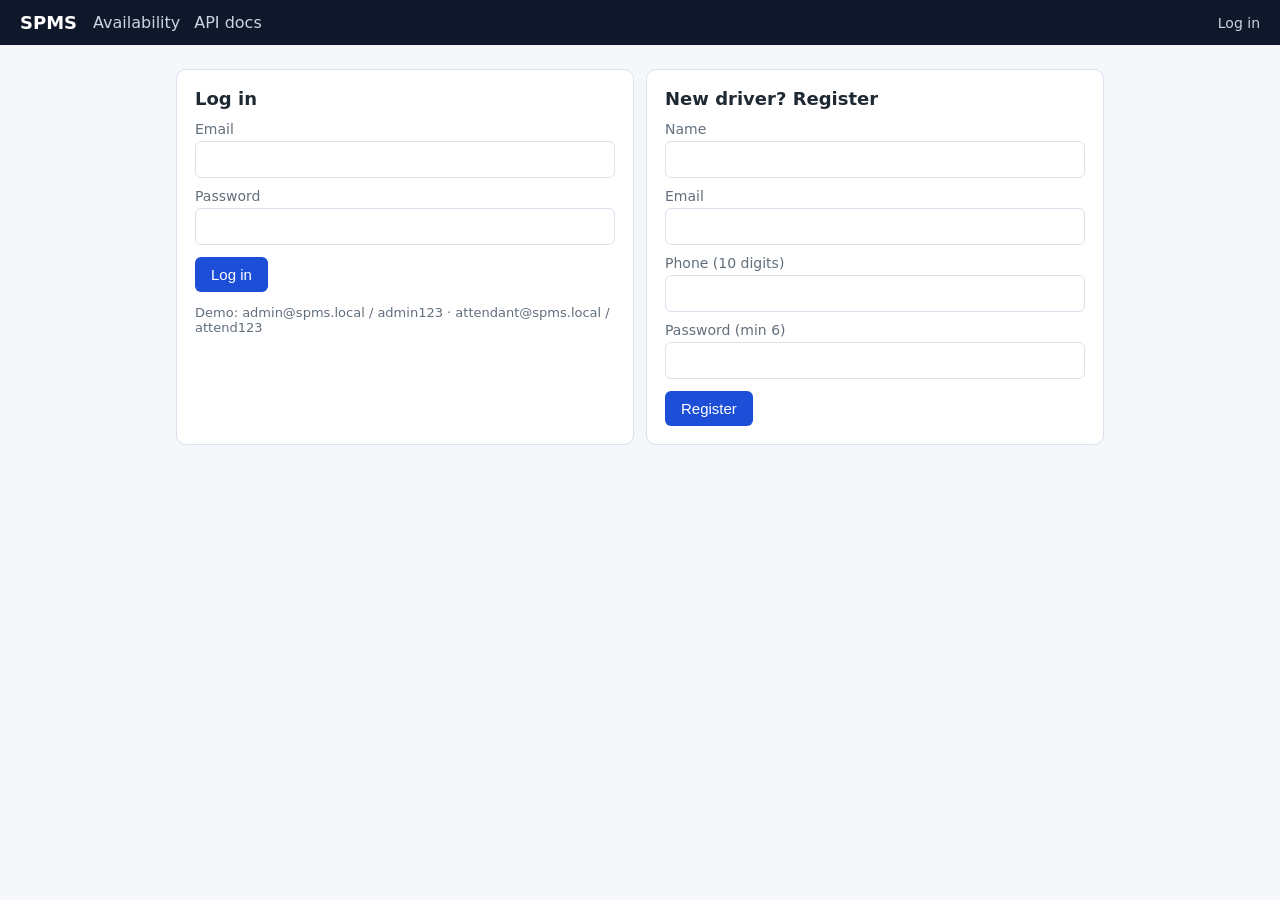
==== backend/static/admin.html @ fef3deee "Add basic web UI: live availability, login, gate and admin pages" ====
<!doctype html>
<html lang="en">
<head>
  <meta charset="utf-8">
  <meta name="viewport" content="width=device-width, initial-scale=1">
  <title>SPMS · Admin</title>
  <link rel="stylesheet" href="style.css">
</head>
<body>
<header></header>
<main>
  <h1>Admin: lots, levels and slots</h1>
  <div class="row">
    <form class="card" id="lotForm">
      <h2>New parking lot</h2>
      <label for="lname">Name</label><input id="lname" required>
      <label for="laddr">Address</label><input id="laddr">
      <button type="submit">Create lot</button>
      <div class="msg" id="lotMsg"></div>
    </form>
    <form class="card" id="levelForm">
      <h2>Add level</h2>
      <label for="lot">Lot</label><select id="lot"></select>
      <label for="floor">Floor number</label><input id="floor" type="number" value="0" required>
      <label for="lvname">Level name</label><input id="lvname" value="Ground" required>
      <button type="submit">Add level</button>
      <div class="msg" id="levelMsg"></div>
    </form>
    <form class="card" id="slotForm">
      <h2>Add slots</h2>
      <label for="level">Level</label><select id="level"></select>
      <label for="stype">Slot type</label>
      <select id="stype">
        <option value="FOUR_WHEELER">Car</option><option value="TWO_WHEELER">Two-wheeler</option>
        <option value="EV">EV</option><option value="ACCESSIBLE">Accessible</option>
      </select>
      <div class="row">
        <div><label for="count">How many</label><input id="count" type="number" value="5" min="1" required></div>
        <div><label for="prefix">Code prefix</label><input id="prefix" value="A" required></div>
      </div>
      <button type="submit">Add slots</button>
      <div class="msg" id="slotMsg"></div>
    </form>
  </div>
  <div class="card">
    <h2>Slots in this lot</h2>
    <p class="muted">Click a slot's button to put it under maintenance or bring it back.</p>
    <div class="slots" id="slots"></div>
  </div>
</main>
<script src="app.js"></script>
<script>
if (SPMS.requireRole(["ADMIN"])) {
  SPMS.header("admin.html");
  const lotSel = document.getElementById("lot"), levelSel = document.getElementById("level");

  async function loadLots(selectId) {
    await SPMS.fillLots(lotSel);
    if (selectId) lotSel.value = selectId;
    await loadLot();
  }
  async function loadLot() {
    if (!lotSel.value) { levelSel.innerHTML = ""; document.getElementById("slots").innerHTML = ""; return; }
    const levels = await SPMS.api(`/api/v1/lots/${lotSel.value}/levels`);
    levelSel.innerHTML = levels.map(l => `<option value="${l.id}">${l.name} (floor ${l.floor_no})</option>`).join("");
    const slots = await SPMS.api(`/api/v1/lots/${lotSel.value}/slots`);
    document.getElementById("slots").innerHTML = slots.map(s => `<div class="slot"><b>${s.code}</b>${s.slot_type.replace("_", " ")}<br>
      <span class="pill ${s.status}">${s.status}</span><br>
      <button type="button" class="secondary" data-id="${s.id}" data-m="${s.status !== "MAINTENANCE"}">${s.status === "MAINTENANCE" ? "Reopen" : "Maintenance"}</button></div>`).join("")
      || `<p class="muted">No slots yet.</p>`;
  }
  lotSel.onchange = loadLot;
  document.getElementById("slots").onclick = async (e) => {
    const b = e.target.closest("button[data-id]");
    if (!b) return;
    try {
      await SPMS.api(`/api/v1/slots/${b.dataset.id}/maintenance`, { method: "PATCH",
        body: JSON.stringify({ under_maintenance: b.dataset.m === "true" }) });
      loadLot();
    } catch (err) { alert(err.message); }
  };

  document.getElementById("lotForm").onsubmit = async (e) => {
    e.preventDefault();
    const msg = document.getElementById("lotMsg");
    try {
      const lot = await SPMS.api("/api/v1/lots", { method: "POST", body: JSON.stringify({
        name: document.getElementById("lname").value, address: document.getElementById("laddr").value }) });
      SPMS.show(msg, `Created "${lot.name}"`, true); e.target.reset(); loadLots(lot.id);
    } catch (err) { SPMS.show(msg, err.message, false); }
  };
  document.getElementById("levelForm").onsubmit = async (e) => {
    e.preventDefault();
    const msg = document.getElementById("levelMsg");
    try {
      await SPMS.api(`/api/v1/lots/${lotSel.value}/levels`, { method: "POST", body: JSON.stringify({
        floor_no: Number(document.getElementById("floor").value), name: document.getElementById("lvname").value }) });
      SPMS.show(msg, "Level added", true); loadLot();
    } catch (err) { SPMS.show(msg, err.message, false); }
  };
  document.getElementById("slotForm").onsubmit = async (e) => {
    e.preventDefault();
    const msg = document.getElementById("slotMsg");
    try {
      const made = await SPMS.api(`/api/v1/lots/${lotSel.value}/slots`, { method: "POST", body: JSON.stringify({
        level_id: Number(levelSel.value), slot_type: document.getElementById("stype").value,
        count: Number(document.getElementById("count").value), prefix: document.getElementById("prefix").value }) });
      SPMS.show(msg, `Added ${made.length} slots (${made[0].code} … ${made[made.length - 1].code})`, true); loadLot();
    } catch (err) { SPMS.show(msg, err.message, false); }
  };
  loadLots();
}
</script>
</body>
</html>
---- backend/static/style.css ----
:root {
  --bg: #f5f7fa; --card: #ffffff; --text: #1f2933; --muted: #616e7c; --line: #d9e2ec;
  --brand: #1d4ed8; --ok: #15803d; --warn: #b45309; --bad: #b91c1c;
}
* { box-sizing: border-box; }
body { margin: 0; font-family: system-ui, -apple-system, "Segoe UI", Roboto, sans-serif; background: var(--bg); color: var(--text); }
header { background: #0f172a; color: #fff; padding: 12px 20px; display: flex; align-items: center; gap: 16px; flex-wrap: wrap; }
header .brand { font-weight: 700; font-size: 18px; }
header nav { display: flex; gap: 14px; flex: 1; flex-wrap: wrap; }
header a { color: #cbd5e1; text-decoration: none; }
header a:hover, header a.active { color: #fff; }
#who { font-size: 14px; color: #cbd5e1; }
main { max-width: 960px; margin: 24px auto; padding: 0 16px; }
h1 { font-size: 24px; margin: 0 0 16px; }
h2 { font-size: 18px; margin: 0 0 12px; }
.card { background: var(--card); border: 1px solid var(--line); border-radius: 10px; padding: 18px; margin-bottom: 18px; }
.grid { display: grid; grid-template-columns: repeat(auto-fit, minmax(170px, 1fr)); gap: 12px; }
.stat { background: var(--card); border: 1px solid var(--line); border-radius: 10px; padding: 14px; }
.stat .label { color: var(--muted); font-size: 13px; }
.stat .value { font-size: 30px; font-weight: 700; margin-top: 4px; }
.stat .value.zero { color: var(--bad); }
label { display: block; font-size: 14px; margin: 10px 0 4px; color: var(--muted); }
input, select { width: 100%; padding: 9px 10px; border: 1px solid var(--line); border-radius: 6px; font-size: 15px; }
button { margin-top: 12px; padding: 9px 16px; border: 0; border-radius: 6px; background: var(--brand); color: #fff; font-size: 15px; cursor: pointer; }
button.secondary { background: #475569; }
button:disabled { opacity: .6; cursor: default; }
.row { display: flex; gap: 12px; flex-wrap: wrap; }
.row > * { flex: 1; min-width: 180px; }
.msg { margin-top: 12px; padding: 10px; border-radius: 6px; display: none; }
.msg.ok { display: block; background: #dcfce7; color: var(--ok); }
.msg.err { display: block; background: #fee2e2; color: var(--bad); }
table { width: 100%; border-collapse: collapse; font-size: 14px; }
th, td { text-align: left; padding: 8px; border-bottom: 1px solid var(--line); }
.pill { padding: 2px 8px; border-radius: 999px; font-size: 12px; font-weight: 600; }
.pill.FREE { background: #dcfce7; color: var(--ok); }
.pill.OCCUPIED { background: #fee2e2; color: var(--bad); }
.pill.RESERVED { background: #fef3c7; color: var(--warn); }
.pill.MAINTENANCE { background: #e2e8f0; color: #334155; }
.muted { color: var(--muted); font-size: 13px; }
.slots { display: grid; grid-template-columns: repeat(auto-fill, minmax(92px, 1fr)); gap: 8px; }
.slot { border: 1px solid var(--line); border-radius: 8px; padding: 8px; font-size: 13px; background: #fff; }
.slot b { display: block; }
.slot button { margin-top: 6px; padding: 4px 8px; font-size: 12px; }
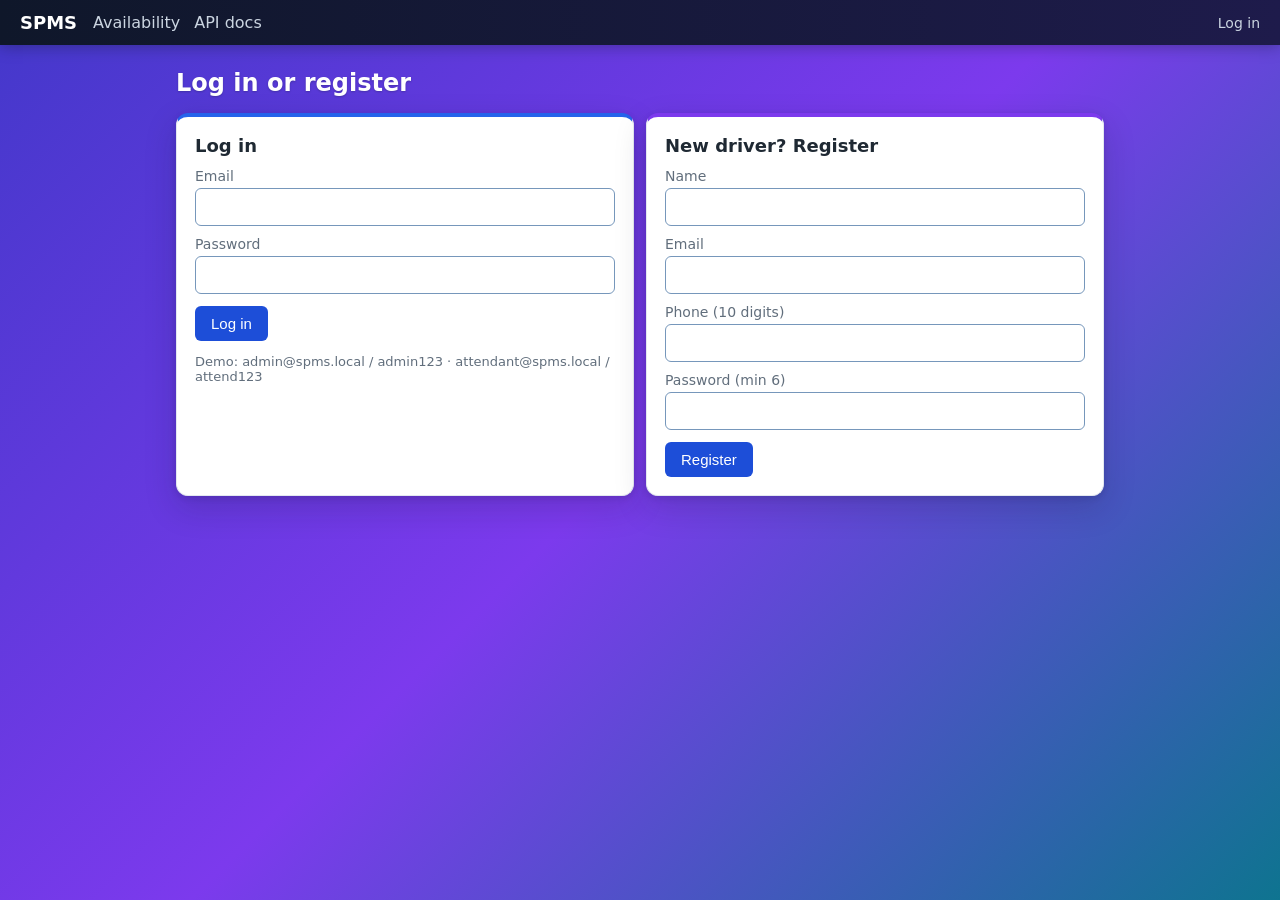
==== commit 92a7a28e: "Improve accessibility and refresh the look (WCAG 2.2 AA)" ====
--- a/backend/static/admin.html
+++ b/backend/static/admin.html
@@ -11,22 +11,22 @@
 <main>
   <h1>Admin: lots, levels and slots</h1>
   <div class="row">
-    <form class="card" id="lotForm">
+    <form class="card accent-blue" id="lotForm">
       <h2>New parking lot</h2>
       <label for="lname">Name</label><input id="lname" required>
       <label for="laddr">Address</label><input id="laddr">
       <button type="submit">Create lot</button>
-      <div class="msg" id="lotMsg"></div>
+      <div class="msg" id="lotMsg" role="status"></div>
     </form>
-    <form class="card" id="levelForm">
+    <form class="card accent-green" id="levelForm">
       <h2>Add level</h2>
       <label for="lot">Lot</label><select id="lot"></select>
       <label for="floor">Floor number</label><input id="floor" type="number" value="0" required>
       <label for="lvname">Level name</label><input id="lvname" value="Ground" required>
       <button type="submit">Add level</button>
-      <div class="msg" id="levelMsg"></div>
+      <div class="msg" id="levelMsg" role="status"></div>
     </form>
-    <form class="card" id="slotForm">
+    <form class="card accent-violet" id="slotForm">
       <h2>Add slots</h2>
       <label for="level">Level</label><select id="level"></select>
       <label for="stype">Slot type</label>
@@ -39,12 +39,12 @@
         <div><label for="prefix">Code prefix</label><input id="prefix" value="A" required></div>
       </div>
       <button type="submit">Add slots</button>
-      <div class="msg" id="slotMsg"></div>
+      <div class="msg" id="slotMsg" role="status"></div>
     </form>
   </div>
   <div class="card">
     <h2>Slots in this lot</h2>
-    <p class="muted">Click a slot's button to put it under maintenance or bring it back.</p>
+    <p class="muted">Use a slot's button to start maintenance (the slot is never allocated) or reopen it.</p>
     <div class="slots" id="slots"></div>
   </div>
 </main>
@@ -62,11 +62,11 @@
   async function loadLot() {
     if (!lotSel.value) { levelSel.innerHTML = ""; document.getElementById("slots").innerHTML = ""; return; }
     const levels = await SPMS.api(`/api/v1/lots/${lotSel.value}/levels`);
-    levelSel.innerHTML = levels.map(l => `<option value="${l.id}">${l.name} (floor ${l.floor_no})</option>`).join("");
+    levelSel.innerHTML = levels.map(l => `<option value="${Number(l.id)}">${SPMS.esc(l.name)} (floor ${Number(l.floor_no)})</option>`).join("");
     const slots = await SPMS.api(`/api/v1/lots/${lotSel.value}/slots`);
-    document.getElementById("slots").innerHTML = slots.map(s => `<div class="slot"><b>${s.code}</b>${s.slot_type.replace("_", " ")}<br>
-      <span class="pill ${s.status}">${s.status}</span><br>
-      <button type="button" class="secondary" data-id="${s.id}" data-m="${s.status !== "MAINTENANCE"}">${s.status === "MAINTENANCE" ? "Reopen" : "Maintenance"}</button></div>`).join("")
+    document.getElementById("slots").innerHTML = slots.map(s => `<div class="slot"><b>${SPMS.esc(s.code)}</b>${SPMS.esc(s.slot_type.replace("_", " "))}<br>
+      <span class="pill ${SPMS.esc(s.status)}">${SPMS.esc(s.status)}</span><br>
+      <button type="button" class="secondary" data-id="${Number(s.id)}" data-m="${s.status !== "MAINTENANCE"}">${s.status === "MAINTENANCE" ? "Reopen slot" : "Start maintenance"}</button></div>`).join("")
       || `<p class="muted">No slots yet.</p>`;
   }
   lotSel.onchange = loadLot;
--- a/backend/static/style.css
+++ b/backend/static/style.css
@@ -1,10 +1,15 @@
 :root {
   --bg: #f5f7fa; --card: #ffffff; --text: #1f2933; --muted: #616e7c; --line: #d9e2ec;
-  --brand: #1d4ed8; --ok: #15803d; --warn: #b45309; --bad: #b91c1c;
+  --brand: #1d4ed8; --ok: #166534; --warn: #92400e; --bad: #b91c1c;
+  --field: #7697bb;  /* form field border: 3.04:1 on white (WCAG 1.4.11) */
+  --focus: #b45309;  /* focus ring: 5.0:1 on white cards and the page tint */
+  --brand-dark: #1e40af;
+  --ease-out: cubic-bezier(0.23, 1, 0.32, 1);
 }
 * { box-sizing: border-box; }
-body { margin: 0; font-family: system-ui, -apple-system, "Segoe UI", Roboto, sans-serif; background: var(--bg); color: var(--text); }
-header { background: #0f172a; color: #fff; padding: 12px 20px; display: flex; align-items: center; gap: 16px; flex-wrap: wrap; }
+body { margin: 0; font-family: system-ui, -apple-system, "Segoe UI", Roboto, sans-serif; color: var(--text);
+       background: #4338ca linear-gradient(135deg, #4338ca 0%, #7c3aed 50%, #0e7490 100%); min-height: 100vh; }
+header { background: #0f172a linear-gradient(90deg, #0f172a 0%, #1e1b4b 100%); color: #fff; box-shadow: 0 2px 14px rgba(15, 23, 42, .35); padding: 12px 20px; display: flex; align-items: center; gap: 16px; flex-wrap: wrap; }
 header .brand { font-weight: 700; font-size: 18px; }
 header nav { display: flex; gap: 14px; flex: 1; flex-wrap: wrap; }
 header a { color: #cbd5e1; text-decoration: none; }
@@ -13,14 +18,16 @@
 main { max-width: 960px; margin: 24px auto; padding: 0 16px; }
 h1 { font-size: 24px; margin: 0 0 16px; }
 h2 { font-size: 18px; margin: 0 0 12px; }
-.card { background: var(--card); border: 1px solid var(--line); border-radius: 10px; padding: 18px; margin-bottom: 18px; }
+.card { background: var(--card); border: 1px solid #e3e8f0; border-radius: 12px; padding: 18px; margin-bottom: 18px;
+        box-shadow: 0 1px 2px rgba(15, 23, 42, .04), 0 6px 18px rgba(15, 23, 42, .05); }
 .grid { display: grid; grid-template-columns: repeat(auto-fit, minmax(170px, 1fr)); gap: 12px; }
-.stat { background: var(--card); border: 1px solid var(--line); border-radius: 10px; padding: 14px; }
+.stat { background: var(--card); border: 1px solid #e3e8f0; border-radius: 12px; padding: 14px; border-left: 4px solid #94a3b8;
+        box-shadow: 0 1px 2px rgba(15, 23, 42, .04); }
 .stat .label { color: var(--muted); font-size: 13px; }
 .stat .value { font-size: 30px; font-weight: 700; margin-top: 4px; }
 .stat .value.zero { color: var(--bad); }
 label { display: block; font-size: 14px; margin: 10px 0 4px; color: var(--muted); }
-input, select { width: 100%; padding: 9px 10px; border: 1px solid var(--line); border-radius: 6px; font-size: 15px; }
+input, select { width: 100%; padding: 9px 10px; border: 1px solid var(--field); border-radius: 6px; font-size: 16px; }  /* 16px: no iOS zoom */
 button { margin-top: 12px; padding: 9px 16px; border: 0; border-radius: 6px; background: var(--brand); color: #fff; font-size: 15px; cursor: pointer; }
 button.secondary { background: #475569; }
 button:disabled { opacity: .6; cursor: default; }
@@ -41,3 +48,109 @@
 .slot { border: 1px solid var(--line); border-radius: 8px; padding: 8px; font-size: 13px; background: #fff; }
 .slot b { display: block; }
 .slot button { margin-top: 6px; padding: 4px 8px; font-size: 12px; }
+
+/* Sprint 2: driver pages, dashboard, accessibility (NF-004) */
+a { color: var(--brand); }
+:focus-visible { outline: 3px solid var(--focus); outline-offset: 2px; }
+label.check { display: flex; gap: 8px; align-items: center; color: var(--text); }
+label.check input { width: auto; }
+button.small { margin-top: 0; padding: 5px 10px; font-size: 13px; }
+button.danger { background: var(--bad); }
+td.actions { white-space: nowrap; }
+.table-wrap { overflow-x: auto; }
+.pill.CONFIRMED, .pill.CHECKED_IN { background: #dbeafe; color: #1e3a8a; }
+.pill.COMPLETED { background: #dcfce7; color: #14532d; }
+.pill.CANCELLED, .pill.NO_SHOW { background: #e2e8f0; color: #334155; }
+.qr { margin: 12px 0; }
+.qr img { width: 220px; max-width: 100%; border: 1px solid var(--line); border-radius: 8px; background: #fff; }
+.bars { display: flex; align-items: flex-end; gap: 4px; height: 160px; }
+.bar { flex: 1; height: 100%; display: flex; flex-direction: column; justify-content: flex-end; align-items: center; }
+.bar span { display: block; width: 100%; background: var(--brand); border-radius: 3px 3px 0 0; min-height: 2px; }
+.bar small { color: var(--muted); font-size: 11px; height: 14px; }
+@media (max-width: 600px) {
+  main { margin: 16px auto; }
+  .stat .value { font-size: 24px; }
+  header { padding: 10px 16px; }
+}
+@media (max-width: 600px) {
+  .card > table { display: block; overflow-x: auto; }  /* wide tables scroll inside the card, not the page */
+}
+
+/* accessibility review fixes */
+.sr-only { position: absolute; width: 1px; height: 1px; padding: 0; margin: -1px; overflow: hidden; clip: rect(0 0 0 0); white-space: nowrap; border: 0; }
+.skip { position: absolute; left: 8px; top: -48px; background: #fff; color: var(--brand); padding: 8px 12px; border-radius: 6px; z-index: 10; }
+.skip:focus { top: 8px; }
+@media (max-width: 600px) {
+  header nav { order: 3; flex-basis: 100%; }  /* phones: menu gets its own row under the logo */
+}
+@media (max-width: 600px) {
+  /* phones: each table row becomes a labelled card instead of a wide table */
+  table.stack thead { position: absolute; width: 1px; height: 1px; overflow: hidden; clip: rect(0 0 0 0); }
+  table.stack tr { display: block; padding: 10px 0; border-bottom: 1px solid var(--line); }
+  table.stack td { display: flex; justify-content: space-between; gap: 12px; border: 0; padding: 3px 0; text-align: right; }
+  table.stack td::before { content: attr(data-label); color: var(--muted); text-align: left; }
+  table.stack td.actions { justify-content: flex-start; gap: 8px; padding-top: 8px; }
+  table.stack td[colspan] { display: block; text-align: left; }
+  table.stack td[colspan]::before { content: none; }
+}
+
+/* ---------- lively look (colour first, motion only where it helps) ---------- */
+header :focus-visible { outline-color: #fbbf24; }  /* 9.6:1 on indigo, 10.7:1 on navy */
+/* text sitting directly on the vibrant page gradient is white (>= 5.36:1 on every stop) */
+main > h1, main > p, main > p.muted { color: #ffffff; }
+main > h1 { text-shadow: 0 1px 2px rgba(15, 23, 42, .25); }
+main > p a { color: #ffffff; }
+main > .grid .stat { box-shadow: 0 2px 10px rgba(15, 23, 42, .18); }
+main > .card, main > .row > .card, main > form.card { box-shadow: 0 2px 6px rgba(15, 23, 42, .12), 0 12px 32px rgba(15, 23, 42, .18); }
+/* coloured accent stripe per form/card */
+.card.accent-blue { border-top: 4px solid #2563eb; }
+.card.accent-green { border-top: 4px solid #059669; }
+.card.accent-amber { border-top: 4px solid #d97706; }
+.card.accent-violet { border-top: 4px solid #7c3aed; }
+/* availability tiles colour-coded by vehicle type */
+.stat.t-TWO_WHEELER { background: #f3f0ff; border-left-color: #7c3aed; }
+.stat.t-FOUR_WHEELER { background: #eff6ff; border-left-color: #2563eb; }
+.stat.t-EV { background: #ecfdf5; border-left-color: #059669; }
+.stat.t-ACCESSIBLE { background: #ecfeff; border-left-color: #0891b2; }
+/* dashboard KPI tiles */
+#kpis .stat:nth-child(1) { background: #ecfdf5; border-left-color: #059669; }
+#kpis .stat:nth-child(2) { background: #eff6ff; border-left-color: #2563eb; }
+#kpis .stat:nth-child(3) { background: #f3f0ff; border-left-color: #7c3aed; }
+#kpis .stat:nth-child(4) { background: #ecfeff; border-left-color: #0891b2; }
+#kpis .stat:nth-child(5) { background: #fffbeb; border-left-color: #d97706; }
+#payBox { background: #fffbeb; border: 1px solid #fde68a; border-radius: 10px; padding: 12px; margin-top: 12px; }
+#done { border-top: 4px solid #059669; }
+#done h2 { color: #166534; }
+.bar span { background: linear-gradient(180deg, #3b82f6, var(--brand)); }
+
+/* hover only on devices that really hover */
+@media (hover: hover) and (pointer: fine) {
+  button:hover { background: var(--brand-dark); }
+  button.secondary:hover { background: #334155; }
+  button.danger:hover { background: #991b1b; }
+  tbody tr:hover td { background: #f8fafc; }
+  .slot:hover { border-color: #93c5fd; }
+}
+
+/* motion: transform + opacity only */
+button { transition: transform 160ms var(--ease-out); }
+button:active { transform: scale(0.97); }                         /* press feedback */
+.msg, #payBox, #waiveBox, #qrBox, #receiptBtn {                    /* appear smoothly instead of popping in */
+  transition: opacity 200ms var(--ease-out), transform 200ms var(--ease-out);
+}
+@starting-style {
+  .msg.ok, .msg.err, #payBox, #waiveBox, #qrBox, #receiptBtn { opacity: 0; transform: translateY(-4px); }
+}
+#done { transition: opacity 320ms var(--ease-out), transform 320ms var(--ease-out); }  /* the booking moment */
+@starting-style { #done { opacity: 0; transform: scale(0.97); } }
+@keyframes count-changed { from { transform: scale(1.12); } to { transform: scale(1); } }
+.stat .value { display: inline-block; }
+.stat .value.changed { animation: count-changed 450ms var(--ease-out); }   /* live count just changed */
+
+@media (prefers-reduced-motion: reduce) {
+  button:active { transform: none; }
+  .stat .value.changed { animation: none; }
+  @starting-style {
+    .msg.ok, .msg.err, #payBox, #waiveBox, #qrBox, #receiptBtn, #done { transform: none; }  /* keep a gentle fade only */
+  }
+}
